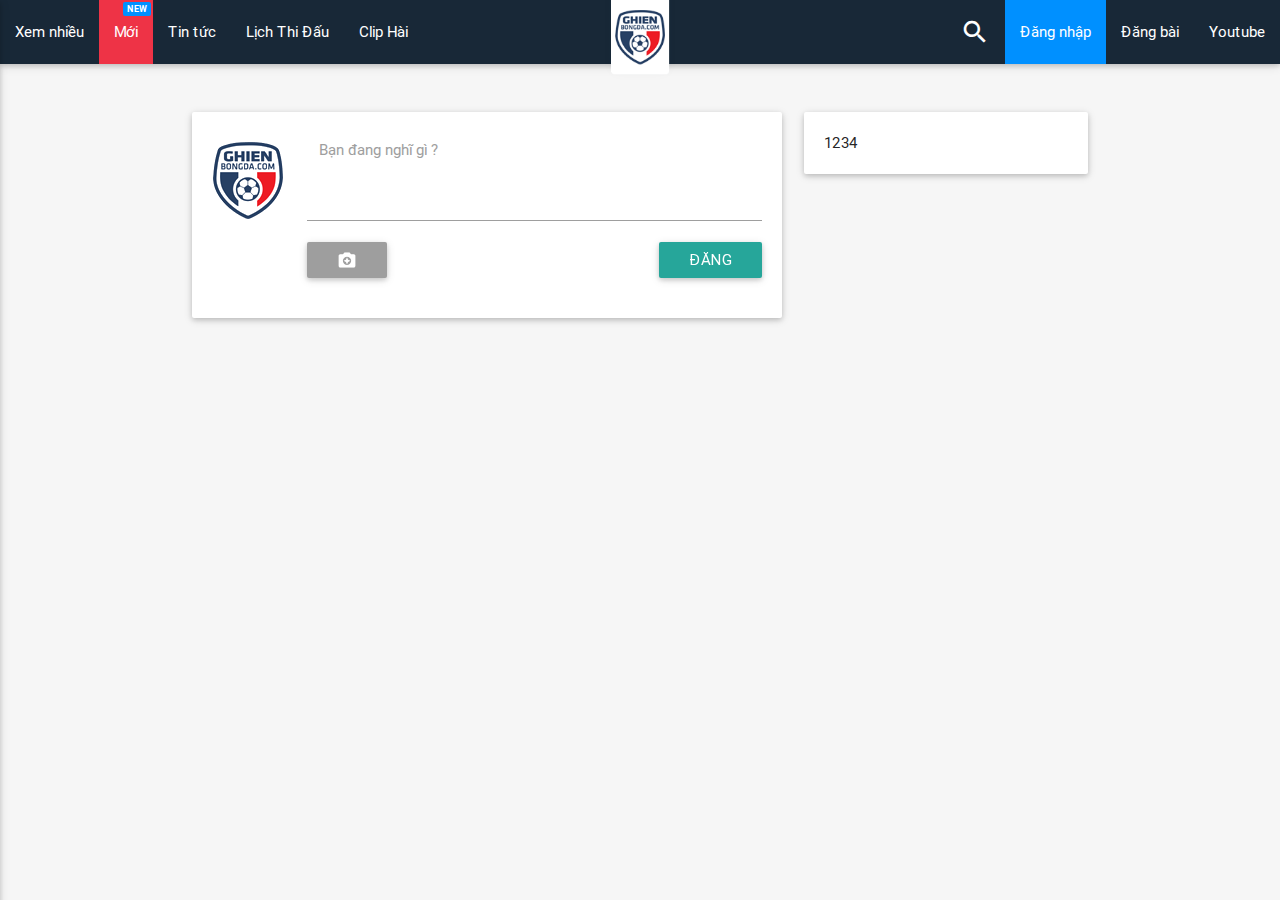
==== index.html @ ed733256 "version 2 first commit" ====
<!DOCTYPE html>
<html lang="en">
<head>
    <meta charset="UTF-8">
    <title>Title</title>

    <!--Import Google Icon Font-->
    <link href="http://fonts.googleapis.com/icon?family=Material+Icons" rel="stylesheet">
    <!--Import materialize.css-->
    <link type="text/css" rel="stylesheet" href="assets/materialize/css/materialize.min.css" media="screen,projection"/>
    <!-- Font-awesome-->
    <link type="text/css" rel="stylesheet" href="assets/font-awesome/css/font-awesome.min.css"
          media="screen,projection"/>

    <link type="text/css" rel="stylesheet" href="assets/ghien/css/ghien.css" media="screen,projection"/>

    <!--Let browser know website is optimized for mobile-->
    <meta name="viewport" content="width=device-width, initial-scale=1.0"/>
</head>
<body>
<!-- Phần header -->
<header>
    <div class="navbar-fixed">
        <nav>
            <div class="nav-wrapper ghien-primary">
                <a href="#!" class="brand-logo center ghien-logo">
                    <img src="assets/ghien/images/header/logo.png" class="responsive-img" alt="logo"/>
                </a>
                <a href="#" data-activates="mobile" class="button-collapse"><i class="material-icons">menu</i></a>
                <ul class="left hide-on-med-and-down">
                    <li><a href="#">Xem nhiều</a></li>
                    <li class="active"><a href="#" class="new-icon">Mới</a></li>
                    <li><a href="#">Tin tức</a></li>
                    <li><a href="#">Lịch Thi Đấu</a></li>
                    <li><a href="#">Clip Hài</a></li>
                </ul>

                <ul class="right hide-on-med-and-down">
                    <li>
                        <a class="modal-trigger" href="#search_modal">
                            <i class="material-icons">search</i>
                        </a>
                    </li>
                    <li class="ghien-blue"><a class="modal-trigger" href="#login_modal">Đăng nhập</a></li>
                    <li><a href="#">Đăng bài</a></li>
                    <li><a href="#">Youtube</a></li>
                </ul>
                <!-- Side Bar for mobile -->
                <div class="side-nav center" id="mobile">
                    <a href="#!" class="brand-logo ">
                        <img src="assets/ghien/images/header/logo-mobile.png"/>
                    </a>
                    <ul>
                        <li class="ghien-blue">
                            <a class="modal-trigger center" href="#search_modal">
                                <i class="material-icons">search</i>
                            </a>
                        </li>
                        <li><a class="modal-trigger" href="#login_modal">Đăng nhập</a></li>
                        <li><a href="#">Đăng bài</a></li>
                        <li><a href="#">Youtube</a></li>
                        <li><a href="#">Xem nhiều</a></li>
                        <li class="active"><a href="#" class="new-icon">Mới</a></li>
                        <li><a href="#">Tin tức</a></li>
                        <li><a href="#">Lịch Thi Đấu</a></li>
                        <li><a href="#">Clip Hài</a></li>
                    </ul>
                </div><!-- End Side Bar for mobile -->
            </div>
        </nav>
    </div>

    <!-- Search -->
    <div id="search_modal" class="modal bottom-sheet">
        <div class="modal-content">
            <div class="row">
                <div class="col s12">
                    <form action="http://www.google.com.vn" role="search" id="cse-search-box">
                        <div class="input-field">
                            <input type="hidden" name="cx" value="partner-pub-9999847103134086:2223608839">
                            <input type="hidden" name="ie" value="UTF-8">
                            <i class="material-icons prefix">search</i>
                            <input class="col s12" id="search" type="search" aria-describedby="basic-addon2" name="q">
                            <label for="search">Bạn cần tìm kiếm gì ?</label>
                        </div>
                    </form>
                </div>
            </div>
        </div>
    </div><!-- End Search -->

    <!-- Modal Đăng nhập đăng ký (chỉ hiển thị khi chưa đăng nhập ) -->
    <div id="login_modal" class="modal">
        <div class="modal-header">
            <ul class="tabs ghien-tabs">
                <li class="tab col s3"><a class="active" href="#modal_login_form">Đăng nhập</a></li>
                <li class="tab col s3"><a href="#modal_registed_form">Đăng ký</a></li>
            </ul>
        </div>
        <div class="modal-content">
            <div class="row">
                <!-- Form Đăng nhập -->
                <div id="modal_login_form" class="col s12">

                    <div class="row">
                        <!-- Login Facebook -->
                        <div class="ghien-field-break">
                            <!--<div class="center">-->
                            <!--<fieldset>-->
                            <!--<legend><strong>FACEBOOK</strong></legend>-->
                            <!--</fieldset>-->
                            <!--</div>-->
                            <div class="center">
                                <a href="#" class="waves-effect waves-light btn btn-facebook-login">
                                    <i class="fa fa-facebook"></i> Facebook
                                </a>
                            </div>
                        </div>
                        <div class="ghien-field-break">
                            <div class="center">
                                <fieldset>
                                    <legend><strong>Đăng nhập bằng tài khoản</strong></legend>
                                </fieldset>
                            </div>
                        </div>
                        <form class="col s12">
                            <div class="row">
                                <div class="input-field col s12 m6">
                                    <i class="material-icons prefix">phonelink_ring</i>
                                    <input id="icon_prefix" type="text" class="validate">
                                    <label for="icon_prefix">Số điện thoại</label>
                                </div>
                                <div class="input-field col s12 m6">
                                    <i class="material-icons prefix">https</i>
                                    <input id="icon_telephone" type="password" class="validate">
                                    <label for="icon_telephone">Mật khẩu</label>
                                </div>
                                <div class="input-field col s12">
                                    <div class="switch ghien-height-35">
                                        <label>
                                            <input type="checkbox">
                                            <span class="lever"></span>
                                            Lưu tài khoản
                                        </label>
                                    </div>
                                </div>
                                <div class="input-field col s12 center">
                                    <button class="ghien-btn btn waves-effect waves-light ghien-blue">
                                        Đăng nhập
                                    </button>
                                    <button class="ghien-btn btn waves-effect waves-light red">
                                        Quên mật khẩu
                                    </button>
                                </div>
                            </div>
                        </form>
                    </div>
                </div> <!-- End form đăng nhập -->
                <!-- Form đăng ký -->
                <div id="modal_registed_form" class="col s12">
                    <div class="row">

                    </div>
                </div><!-- Form Đăng ký -->
            </div>
        </div>
    </div> <!-- End Modal Đăng nhập đăng ký -->
</header><!-- Kết Header -->

<!-- Body -->
<main>
    <div class="container">
        <div class="row">
            <!-- Content Left -->
            <div class="col s12 m6 l8">
                <!-- Status -->
                <div class="card-panel hoverable ghien-card-panel">
                    <!-- Add new Status -->
                    <div class="row">
                        <!-- Avatar -->
                        <div class="col s12 m2 center">
                            <img src="assets/ghien/images/main/logo_gbd.png" class="responsive-img ghien-card-avatar"
                                 alt="Avatar"/>
                        </div> <!-- End Avatar -->
                        <!-- Input new feed -->
                        <div class="col s12 m10">
                            <div class="input-field">
                                <textarea id="newStatus" class="materialize-textarea"></textarea>
                                <label for="newStatus">Bạn đang nghĩ gì ?</label>
                            </div>
                            <!-- Require Login -->
                            <div class="clearfix">
                                <label for="image" class="btn waves-effect waves-light grey" name="action">
                                    <i class="tiny material-icons">camera_enhance</i>
                                </label>
                                <input type="file" id="image" name="image" class="file-control"
                                       onchange="return $(this).uploadImage()">

                                <div id="image-loader" class="preloader-wrapper small active hide">
                                    <div class="spinner-layer spinner-blue">
                                        <div class="circle-clipper left">
                                            <div class="circle"></div>
                                        </div>
                                        <div class="gap-patch">
                                            <div class="circle"></div>
                                        </div>
                                        <div class="circle-clipper right">
                                            <div class="circle"></div>
                                        </div>
                                    </div>

                                    <div class="spinner-layer spinner-red">
                                        <div class="circle-clipper left">
                                            <div class="circle"></div>
                                        </div>
                                        <div class="gap-patch">
                                            <div class="circle"></div>
                                        </div>
                                        <div class="circle-clipper right">
                                            <div class="circle"></div>
                                        </div>
                                    </div>

                                    <div class="spinner-layer spinner-yellow">
                                        <div class="circle-clipper left">
                                            <div class="circle"></div>
                                        </div>
                                        <div class="gap-patch">
                                            <div class="circle"></div>
                                        </div>
                                        <div class="circle-clipper right">
                                            <div class="circle"></div>
                                        </div>
                                    </div>

                                    <div class="spinner-layer spinner-green">
                                        <div class="circle-clipper left">
                                            <div class="circle"></div>
                                        </div>
                                        <div class="gap-patch">
                                            <div class="circle"></div>
                                        </div>
                                        <div class="circle-clipper right">
                                            <div class="circle"></div>
                                        </div>
                                    </div>
                                </div>
                                <a class="waves-effect waves-light btn right">
                                    Đăng
                                </a>
                            </div><!-- End require Login -->
                        </div>
                    </div>
                </div>
            </div><!-- End Content left -->
            <!-- Content Right -->
            <div class="col s12 m6 l4">
                <div class="card-panel hoverable">
                    1234
                </div>
            </div>
        </div>
    </div>
</main><!-- End Body -->


<!--Import jQuery before materialize.js-->
<script type="text/javascript" src="assets/ghien/js/jquery-2.1.1.min.js"></script>
<script type="text/javascript" src="assets/materialize/js/materialize.min.js"></script>

<script type="text/javascript" src="assets/ghien/js/base.js"></script>
</body>
</html>
---- assets/ghien/css/ghien.css ----
/* 1. Base Color
   ========================================================================== */
.ghien-primary {
  background-color: #182837 !important; }

.ghien-primary-text {
  color: #182837 !important; }

.ghien-red {
  background-color: #ee3346 !important; }

.ghien-red-text {
  color: #ee3346 !important; }

.ghien-blue {
  background-color: #0090ff !important; }

.ghien-blue-text {
  color: #0090ff !important; }

.ghien-grey {
  background-color: #f6f6f6 !important; }

.ghien-grey-text {
  color: #f6f6f6 !important; }

.ghien-facebook {
  background-color: #3b5998 !important; }

.ghien-facebook-text {
  color: #3b5998 !important; }

.shades.black {
  background-color: #000000 !important; }

.shades-text.text-black {
  color: #000000 !important; }

.shades.white {
  background-color: #FFFFFF !important; }

.shades-text.text-white {
  color: #FFFFFF !important; }

.shades.transparent {
  background-color: transparent !important; }

.shades-text.text-transparent {
  color: transparent !important; }

.black {
  background-color: #000000 !important; }

.black-text {
  color: #000000 !important; }

.white {
  background-color: #FFFFFF !important; }

.white-text {
  color: #FFFFFF !important; }

.transparent {
  background-color: transparent !important; }

.transparent-text {
  color: transparent !important; }

/* Resize Ghien
   ========================================================================== */
.ghien-height-5 {
  height: 5px; }

.ghien-height-10 {
  height: 10px; }

.ghien-height-15 {
  height: 15px; }

.ghien-height-20 {
  height: 20px; }

.ghien-height-25 {
  height: 25px; }

.ghien-height-30 {
  height: 30px; }

.ghien-height-35 {
  height: 35px; }

.ghien-height-40 {
  height: 40px; }

.ghien-height-45 {
  height: 45px; }

.ghien-height-50 {
  height: 50px; }

.ghien-height-55 {
  height: 55px; }

.ghien-height-60 {
  height: 60px; }

.ghien-height-65 {
  height: 65px; }

.ghien-height-70 {
  height: 70px; }

.ghien-height-75 {
  height: 75px; }

.ghien-height-80 {
  height: 80px; }

.ghien-height-85 {
  height: 85px; }

.ghien-height-90 {
  height: 90px; }

.ghien-height-95 {
  height: 95px; }

.ghien-height-100 {
  height: 100px; }

.ghien-width-5 {
  width: 5px; }

.ghien-width-10 {
  width: 10px; }

.ghien-width-15 {
  width: 15px; }

.ghien-width-20 {
  width: 20px; }

.ghien-width-25 {
  width: 25px; }

.ghien-width-30 {
  width: 30px; }

.ghien-width-35 {
  width: 35px; }

.ghien-width-40 {
  width: 40px; }

.ghien-width-45 {
  width: 45px; }

.ghien-width-50 {
  width: 50px; }

.ghien-width-55 {
  width: 55px; }

.ghien-width-60 {
  width: 60px; }

.ghien-width-65 {
  width: 65px; }

.ghien-width-70 {
  width: 70px; }

.ghien-width-75 {
  width: 75px; }

.ghien-width-80 {
  width: 80px; }

.ghien-width-85 {
  width: 85px; }

.ghien-width-90 {
  width: 90px; }

.ghien-width-95 {
  width: 95px; }

.ghien-width-100 {
  width: 100px; }

.ghien-max-height-5 {
  max-height: 5px; }

.ghien-max-height-10 {
  max-height: 10px; }

.ghien-max-height-15 {
  max-height: 15px; }

.ghien-max-height-20 {
  max-height: 20px; }

.ghien-max-height-25 {
  max-height: 25px; }

.ghien-max-height-30 {
  max-height: 30px; }

.ghien-max-height-35 {
  max-height: 35px; }

.ghien-max-height-40 {
  max-height: 40px; }

.ghien-max-height-45 {
  max-height: 45px; }

.ghien-max-height-50 {
  max-height: 50px; }

.ghien-max-height-55 {
  max-height: 55px; }

.ghien-max-height-60 {
  max-height: 60px; }

.ghien-max-height-65 {
  max-height: 65px; }

.ghien-max-height-70 {
  max-height: 70px; }

.ghien-max-height-75 {
  max-height: 75px; }

.ghien-max-height-80 {
  max-height: 80px; }

.ghien-max-height-85 {
  max-height: 85px; }

.ghien-max-height-90 {
  max-height: 90px; }

.ghien-max-height-95 {
  max-height: 95px; }

.ghien-max-height-100 {
  max-height: 100px; }

.ghien-max-width-5 {
  max-width: 5px; }

.ghien-max-width-10 {
  max-width: 10px; }

.ghien-max-width-15 {
  max-width: 15px; }

.ghien-max-width-20 {
  max-width: 20px; }

.ghien-max-width-25 {
  max-width: 25px; }

.ghien-max-width-30 {
  max-width: 30px; }

.ghien-max-width-35 {
  max-width: 35px; }

.ghien-max-width-40 {
  max-width: 40px; }

.ghien-max-width-45 {
  max-width: 45px; }

.ghien-max-width-50 {
  max-width: 50px; }

.ghien-max-width-55 {
  max-width: 55px; }

.ghien-max-width-60 {
  max-width: 60px; }

.ghien-max-width-65 {
  max-width: 65px; }

.ghien-max-width-70 {
  max-width: 70px; }

.ghien-max-width-75 {
  max-width: 75px; }

.ghien-max-width-80 {
  max-width: 80px; }

.ghien-max-width-85 {
  max-width: 85px; }

.ghien-max-width-90 {
  max-width: 90px; }

.ghien-max-width-95 {
  max-width: 95px; }

.ghien-max-width-100 {
  max-width: 100px; }

/* 1. Colors
   ========================================================================== */
/* Style
   ========================================================================== */
body {
  background-color: #f6f6f6; }

main {
  margin-top: 40px; }

/* Style Main
   ========================================================================== */
.file-control {
  opacity: 0;
  padding: 0;
  width: 1px;
  height: 1px; }

.ghien-field-break {
  padding-top: 25px; }
  .ghien-field-break fieldset {
    border: 2px solid #182837;
    border-right: 0;
    border-left: 0;
    border-bottom: 0; }
    .ghien-field-break fieldset legend {
      padding: 0 10px;
      width: auto;
      margin: 0;
      border: 0;
      line-height: 14px;
      font-weight: normal;
      font-size: 14px; }
      .ghien-field-break fieldset legend strong {
        text-transform: uppercase; }
  .ghien-field-break .btn-facebook-login {
    background: #3b5998;
    color: #FFFFFF;
    font-size: 20px;
    font-weight: 700;
    line-height: 16px;
    padding: 10px 55px;
    display: inline; }

.ghien-btn {
  margin-bottom: 15px; }

nav {
  background-color: #182837; }
  nav a.ghien-logo img {
    max-height: 80px; }
  nav ul li.active {
    background-color: #ee3346; }
  nav ul a:hover {
    background-color: #ee3346; }
  nav ul a.new-icon {
    position: relative; }
    nav ul a.new-icon:after {
      content: 'New';
      display: block;
      position: absolute;
      text-transform: uppercase;
      padding: 0 4px;
      top: 2px;
      right: 2px;
      color: #FFFFFF;
      font-size: 9px;
      font-weight: bold;
      border-radius: 2px;
      background-color: #0090ff;
      height: 14px;
      line-height: 14px; }
  nav div.side-nav {
    background-color: #182837; }
    nav div.side-nav a.brand-logo {
      position: relative; }
    nav div.side-nav ul {
      background: #FFFFFF; }
      nav div.side-nav ul a {
        font-weight: bold; }
        nav div.side-nav ul a.new-icon:after {
          right: 20px; }

/* Card
   ========================================================================== */
.ghien-card-panel {
  padding-top: 0; }
  .ghien-card-panel .ghien-card-avatar {
    margin-top: 30px; }

.ghien-tabs .tab a {
  -moz-transition: all .3s ease-in;
  -o-transition: all .3s ease-in;
  -webkit-transition: all .3s ease-in;
  transition: all .3s ease-in;
  color: #000000; }
  .ghien-tabs .tab a.active {
    background-color: #182837;
    color: #FFFFFF; }

/*# sourceMappingURL=ghien.css.map */
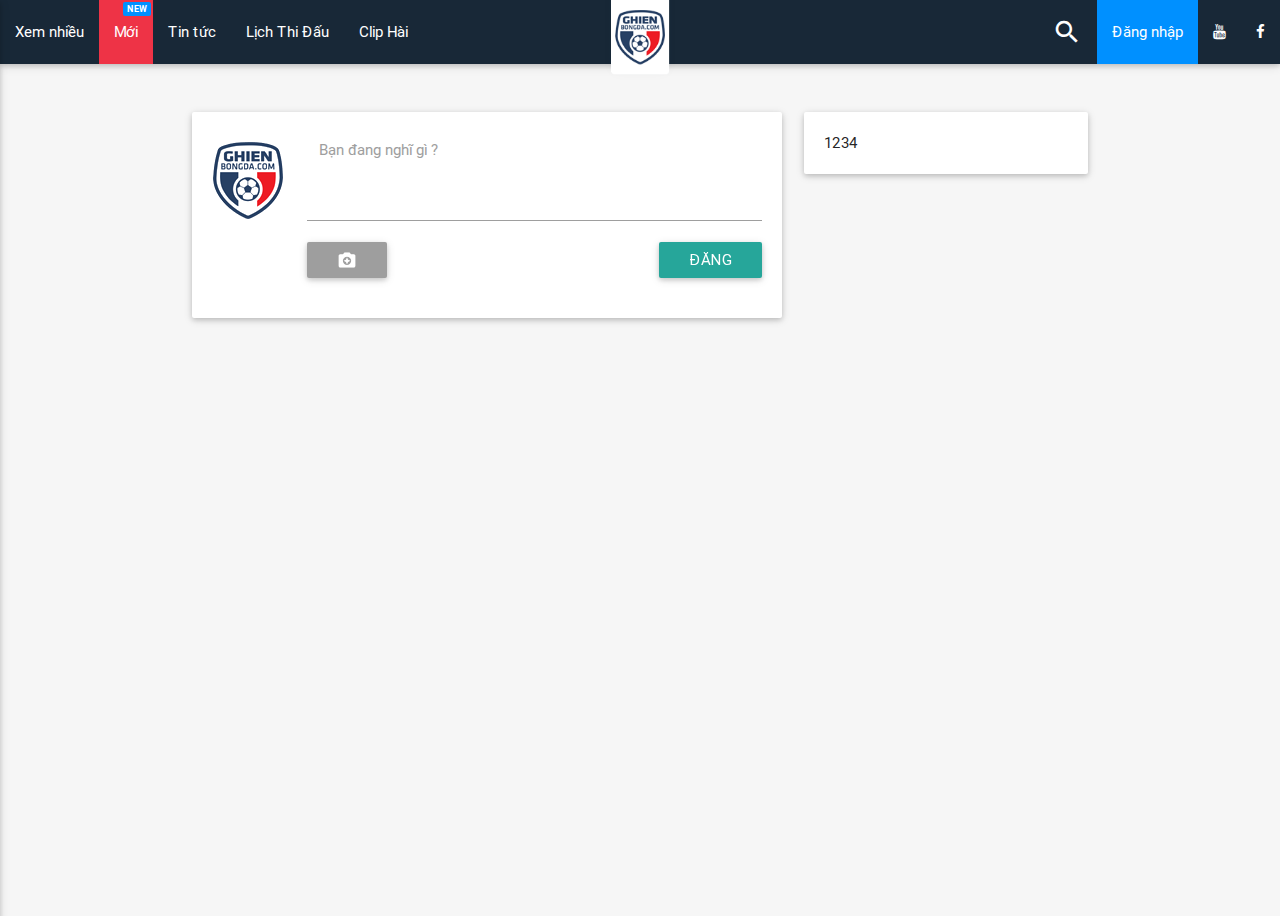
==== commit 3b35d0b9: "Update scroll + modal new" ====
--- a/index.html
+++ b/index.html
@@ -42,8 +42,16 @@
                         </a>
                     </li>
                     <li class="ghien-blue"><a class="modal-trigger" href="#login_modal">Đăng nhập</a></li>
-                    <li><a href="#">Đăng bài</a></li>
-                    <li><a href="#">Youtube</a></li>
+                    <li>
+                        <a href="https://www.youtube.com/channel/UC3AHAvyNRFnZ2M3kIWNJXYw">
+                            <i class="fa fa-youtube"></i>
+                        </a>
+                    </li>
+                    <li>
+                        <a href="https://www.facebook.com/ghienbongdavn">
+                            <i class="fa fa-facebook"></i>
+                        </a>
+                    </li>
                 </ul>
                 <!-- Side Bar for mobile -->
                 <div class="side-nav center" id="mobile">
@@ -57,7 +65,6 @@
                             </a>
                         </li>
                         <li><a class="modal-trigger" href="#login_modal">Đăng nhập</a></li>
-                        <li><a href="#">Đăng bài</a></li>
                         <li><a href="#">Youtube</a></li>
                         <li><a href="#">Xem nhiều</a></li>
                         <li class="active"><a href="#" class="new-icon">Mới</a></li>
@@ -101,67 +108,117 @@
             <div class="row">
                 <!-- Form Đăng nhập -->
                 <div id="modal_login_form" class="col s12">
-
-                    <div class="row">
-                        <!-- Login Facebook -->
-                        <div class="ghien-field-break">
-                            <!--<div class="center">-->
-                            <!--<fieldset>-->
-                            <!--<legend><strong>FACEBOOK</strong></legend>-->
-                            <!--</fieldset>-->
-                            <!--</div>-->
-                            <div class="center">
-                                <a href="#" class="waves-effect waves-light btn btn-facebook-login">
-                                    <i class="fa fa-facebook"></i> Facebook
-                                </a>
-                            </div>
-                        </div>
-                        <div class="ghien-field-break">
-                            <div class="center">
-                                <fieldset>
-                                    <legend><strong>Đăng nhập bằng tài khoản</strong></legend>
-                                </fieldset>
-                            </div>
-                        </div>
-                        <form class="col s12">
-                            <div class="row">
-                                <div class="input-field col s12 m6">
-                                    <i class="material-icons prefix">phonelink_ring</i>
-                                    <input id="icon_prefix" type="text" class="validate">
-                                    <label for="icon_prefix">Số điện thoại</label>
+                    <div class="ghien-field-break">
+                        <!--<div class="center">-->
+                        <!--<fieldset>-->
+                        <!--<legend><strong>FACEBOOK</strong></legend>-->
+                        <!--</fieldset>-->
+                        <!--</div>-->
+                        <div class="center">
+                            <a href="#" class="waves-effect waves-light btn btn-facebook-login">
+                                <i class="fa fa-facebook"></i> Facebook
+                            </a>
+                        </div>
+                    </div>
+                    <div class="ghien-field-break">
+                        <div class="center">
+                            <fieldset>
+                                <legend><strong>Đăng nhập bằng tài khoản</strong></legend>
+                            </fieldset>
+                        </div>
+                    </div>
+                    <!-- Login Facebook -->
+                    <form class="#">
+                        <div class="row">
+                            <div class="input-field col s12 m6">
+                                <i class="material-icons prefix">phonelink_ring</i>
+                                <input id="username" type="text" class="validate">
+                                <label for="username">Số điện thoại</label>
+                            </div>
+                            <div class="input-field col s12 m6">
+                                <i class="material-icons prefix">https</i>
+                                <input id="password" type="password" class="validate">
+                                <label for="password">Mật khẩu</label>
+                            </div>
+                            <div class="input-field col s12">
+                                <div class="switch ghien-height-35">
+                                    <label>
+                                        <input type="checkbox">
+                                        <span class="lever"></span>
+                                        Lưu tài khoản
+                                    </label>
                                 </div>
-                                <div class="input-field col s12 m6">
-                                    <i class="material-icons prefix">https</i>
-                                    <input id="icon_telephone" type="password" class="validate">
-                                    <label for="icon_telephone">Mật khẩu</label>
-                                </div>
-                                <div class="input-field col s12">
-                                    <div class="switch ghien-height-35">
-                                        <label>
-                                            <input type="checkbox">
-                                            <span class="lever"></span>
-                                            Lưu tài khoản
-                                        </label>
-                                    </div>
-                                </div>
-                                <div class="input-field col s12 center">
-                                    <button class="ghien-btn btn waves-effect waves-light ghien-blue">
-                                        Đăng nhập
-                                    </button>
-                                    <button class="ghien-btn btn waves-effect waves-light red">
-                                        Quên mật khẩu
-                                    </button>
-                                </div>
-                            </div>
-                        </form>
-                    </div>
+                            </div>
+                            <div class="input-field col s12 center">
+                                <button class="ghien-btn btn waves-effect waves-light ghien-blue">
+                                    Đăng nhập
+                                </button>
+                                <button class="ghien-btn btn waves-effect waves-light red">
+                                    Quên mật khẩu
+                                </button>
+                            </div>
+                        </div>
+                    </form>
                 </div> <!-- End form đăng nhập -->
                 <!-- Form đăng ký -->
                 <div id="modal_registed_form" class="col s12">
+                    <div class="ghien-field-break">
+                        <!--<div class="center">-->
+                        <!--<fieldset>-->
+                        <!--<legend><strong>FACEBOOK</strong></legend>-->
+                        <!--</fieldset>-->
+                        <!--</div>-->
+                        <div class="center">
+                            <a href="#" class="waves-effect waves-light btn btn-facebook-login">
+                                <i class="fa fa-facebook"></i> Facebook
+                            </a>
+                        </div>
+                    </div>
+                    <div class="ghien-field-break">
+                        <div class="center">
+                            <fieldset>
+                                <legend><strong>Đăng ký tài khoản</strong></legend>
+                            </fieldset>
+                        </div>
+                    </div>
                     <div class="row">
-
+                        <form action="#">
+                            <div class="input-field col s12 m6">
+                                <i class="material-icons prefix">phonelink_ring</i>
+                                <input id="register_username" type="text" class="validate" require="require">
+                                <label for="register_username">Số điện thoại</label>
+                            </div>
+                            <div class="input-field col s12 m6">
+                                <i class="material-icons prefix">contacts</i>
+                                <input id="register_name" type="text" class="validate" require="require">
+                                <label for="register_name">Họ và tên</label>
+                            </div>
+                            <div class="input-field col s12 m6">
+                                <i class="material-icons prefix">https</i>
+                                <input id="register_password" type="password" class="validate" require="require">
+                                <label for="register_password">Mật khẩu</label>
+                            </div>
+                            <div class="input-field col s12 m6">
+                                <i class="material-icons prefix">https</i>
+                                <input id="register_v_password" type="password" class="validate" require="require">
+                                <label for="register_v_password">Xác nhân mật khẩu</label>
+                            </div>
+                            <div class="input-field col s12 center">
+                                <button type="submit" class="ghien-btn btn waves-effect waves-light ghien-blue">
+                                    Đăng ký
+                                </button>
+                                <button type="reset" class="ghien-btn btn waves-effect waves-light">
+                                    Huỷ
+                                </button>
+                            </div>
+                        </form>
                     </div>
                 </div><!-- Form Đăng ký -->
+
+                <!-- Form kích hoạt tài khoản -->
+                <div id="modal_active_form" class="col s12">
+
+                </div>
             </div>
         </div>
     </div> <!-- End Modal Đăng nhập đăng ký -->
@@ -252,6 +309,8 @@
                         </div>
                     </div>
                 </div>
+
+                <br><br><br><br><br><br><br><br><br><br><br><br><br><br><br><br><br><br><br><br><br><br><br><br><br>
             </div><!-- End Content left -->
             <!-- Content Right -->
             <div class="col s12 m6 l4">
--- a/assets/ghien/css/ghien.css
+++ b/assets/ghien/css/ghien.css
@@ -354,6 +354,19 @@
 
 .ghien-btn {
   margin-bottom: 15px; }
+
+::-webkit-scrollbar-track {
+  -webkit-box-shadow: inset 0 0 2px rgba(0, 0, 0, 0.3);
+  background-color: #F5F5F5; }
+
+::-webkit-scrollbar {
+  width: 3px;
+  background-color: #f6f6f6;
+  border-radius: 2px; }
+
+::-webkit-scrollbar-thumb {
+  background-color: #182837;
+  border-radius: 1px; }
 
 nav {
   background-color: #182837; }
@@ -408,4 +421,19 @@
     background-color: #182837;
     color: #FFFFFF; }
 
+/* Modals
+   ========================================================================== */
+.modal .modal-content {
+  overflow: hidden; }
+
+footer {
+  background: transparent !important; }
+
+.title-category {
+  color: #fff;
+  text-transform: uppercase;
+  background: #192836;
+  padding: 10px;
+  font-weight: bold; }
+
 /*# sourceMappingURL=ghien.css.map */
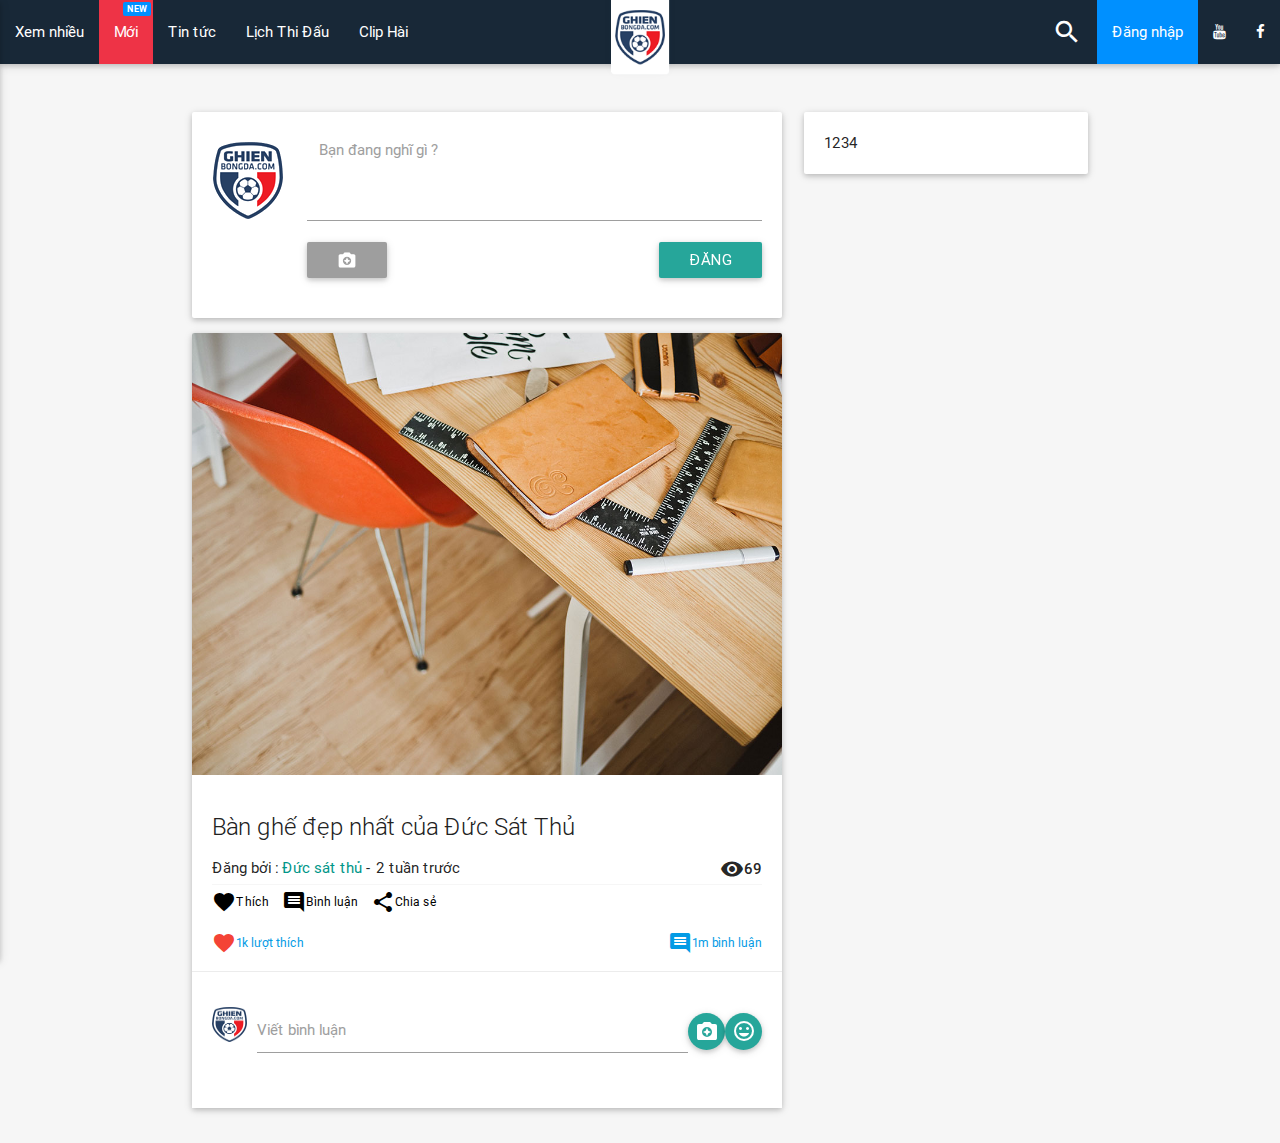
==== commit 0025bc1f: "Update content" ====
--- a/index.html
+++ b/index.html
@@ -153,7 +153,9 @@
                                 <button class="ghien-btn btn waves-effect waves-light ghien-blue">
                                     Đăng nhập
                                 </button>
-                                <button class="ghien-btn btn waves-effect waves-light red">
+                                <button class="ghien-btn btn waves-effect waves-light red"
+                                        onclick="$('#modal_forget_password_form').openModal();"
+                                >
                                     Quên mật khẩu
                                 </button>
                             </div>
@@ -204,7 +206,8 @@
                                 <label for="register_v_password">Xác nhân mật khẩu</label>
                             </div>
                             <div class="input-field col s12 center">
-                                <button type="submit" class="ghien-btn btn waves-effect waves-light ghien-blue">
+                                <button type="submit" class="ghien-btn btn waves-effect waves-light ghien-blue"
+                                        onclick="Materialize.toast('<div class=\'center\'>Đăng ký thành công<br>Nhập mã kích hoạt để sử dụng</div>', 5000);return $('#modal_active_form').openModal(); //Login hiển thị">
                                     Đăng ký
                                 </button>
                                 <button type="reset" class="ghien-btn btn waves-effect waves-light">
@@ -214,14 +217,115 @@
                         </form>
                     </div>
                 </div><!-- Form Đăng ký -->
-
-                <!-- Form kích hoạt tài khoản -->
-                <div id="modal_active_form" class="col s12">
-
+            </div>
+        </div>
+    </div> <!-- End Modal Đăng nhập đăng ký -->
+
+    <!-- Modal kích hoạt tài khoản -->
+    <div id="modal_active_form" class="modal bottom-sheet">
+        <div class="modal-header">
+            <ul class="tabs ghien-tabs">
+                <li class="tab col s3"><a class="active" href="#active">Đã có mã kích hoạt</a></li>
+                <li class="tab col s3"><a href="#send_code_active">Chưa có mã kích hoạt</a></li>
+            </ul>
+        </div>
+
+        <div class="modal-content">
+            <!-- Form kích hoạt tài khoản -->
+            <div id="active" class="col s12">
+                <div class="ghien-field-break">
+                    <div class="center">
+                        <fieldset>
+                            <legend>
+                                <strong class="red-text">Kiểm tra tin nhắn mà chúng tôi đã gửi cho bạn</strong>
+                            </legend>
+                        </fieldset>
+                    </div>
+                </div>
+                <div class="row">
+                    <div class="input-field col s12 m5">
+                        <i class="material-icons prefix">phonelink_ring</i>
+                        <input disabled id="active_username" type="tel" value="01693493926" class="validate"
+                               require="require">
+                        <label for="active_username">Số điện thoại</label>
+                    </div>
+                    <div class="input-field col s12 m5">
+                        <i class="material-icons prefix">phonelink_lock</i>
+                        <input id="active_code" type="text" class="validate" require="require">
+                        <label for="active_code">Mã kích hoạt</label>
+                    </div>
+                    <div class="input-field col s12 m2 center">
+                        <button type="submit" class="ghien-btn btn waves-effect waves-light ghien-blue"
+                                onclick="$('.modal').each(function(){$(this).closeModal();}); return Materialize.toast('Kích hoạt thành công', 5000);"
+                        >
+                            Kích hoạt
+                        </button>
+                    </div>
+                </div>
+            </div><!-- End Form kích hoạt tài khoản -->
+            <!-- Mở form gửi lại mã kích hoạt -->
+            <div id="send_code_active" class="col s12">
+                <div class="ghien-field-break">
+                    <div class="center">
+                        <fieldset>
+                            <legend>
+                                <strong class="teal-text">
+                                    Nhập số điện thoại đã đăng ký của bạn - chúng tôi sẽ gửi lại mã kích hoạt
+                                </strong>
+                            </legend>
+                        </fieldset>
+                    </div>
+                    <div class="row">
+                        <div class="input-field col s12 m6">
+                            <i class="material-icons prefix">phonelink_ring</i>
+                            <input id="active_username_send" type="tel" value="01693493926" class="validate"
+                                   require="require">
+                            <label for="active_username_send">Số điện thoại</label>
+                        </div>
+                        <div class="input-field col s12 m6 center">
+                            <button type="submit" class="ghien-btn btn waves-effect waves-light ghien-blue"
+                                    onclick="$('ul.tabs').tabs('select_tab', 'active');return  Materialize.toast('Gửi tin nhắn thành công', 5000)">
+                                Gửi lại mã kích hoạt
+                            </button>
+                        </div>
+                    </div>
+                </div>
+            </div><!-- End form gửi lại mã kích hoạt -->
+        </div>
+    </div><!--End Modal kích hoạt tài khoản -->
+
+    <!-- Modal quên mật khẩu -->
+    <div id="modal_forget_password_form" class="modal bottom-sheet">
+        <div class="modal-header">
+            <ul class="tabs ghien-tabs">
+                <li class="tab col s3"><a class="active" href="#forget_password_send">Lấy lại mật khẩu mới</a></li>
+            </ul>
+        </div>
+        <div class="ghien-field-break">
+            <div id="forget_password_send" class="col s12">
+                <div class="center">
+                    <fieldset>
+                        <legend><strong class="red-text">Nhập số điện thoại của bạn, chúng tôi sẽ gửi cho bạn mật khẩu
+                            mới để đăng nhập</strong></legend>
+                    </fieldset>
+                </div>
+                <div class="row">
+                    <div class="input-field col s12 m6">
+                        <i class="material-icons prefix">phonelink_ring</i>
+                        <input id="forget_username_send" type="tel" value="01693493926" class="validate"
+                               require="require">
+                        <label for="forget_username_send">Số điện thoại</label>
+                    </div>
+                    <div class="input-field col s12 m6 center">
+                        <button type="submit" class="ghien-btn btn waves-effect waves-light ghien-blue"
+                                onclick="$('.modal').each(function(){$(this).closeModal();});return  Materialize.toast('Gửi tin nhắn thành công', 5000);">
+                            Gửi lại mật khẩu
+                        </button>
+                    </div>
                 </div>
             </div>
         </div>
-    </div> <!-- End Modal Đăng nhập đăng ký -->
+    </div><!-- End modal quên mật khẩu -->
 </header><!-- Kết Header -->
 
 <!-- Body -->
@@ -236,7 +340,8 @@
                     <div class="row">
                         <!-- Avatar -->
                         <div class="col s12 m2 center">
-                            <img src="assets/ghien/images/main/logo_gbd.png" class="responsive-img ghien-card-avatar"
+                            <img src="assets/ghien/images/main/logo_gbd.png"
+                                 class="responsive-img ghien-card-avatar"
                                  alt="Avatar"/>
                         </div> <!-- End Avatar -->
                         <!-- Input new feed -->
@@ -310,7 +415,265 @@
                     </div>
                 </div>
 
-                <br><br><br><br><br><br><br><br><br><br><br><br><br><br><br><br><br><br><br><br><br><br><br><br><br>
+                <!-- Danh sách bài viết -->
+                <div class="card hoverable ghien-card-content">
+                    <!-- Ảnh bìa -->
+                    <a href="#!">
+                        <div class="card-image waves-effect waves-block waves-light">
+                            <img src="assets/ghien/images/main/office.jpg">
+                        </div>
+                    </a><!-- End ảnh bìa -->
+                    <!-- Nội dung chính -->
+                    <div class="card-content">
+                        <!-- Tiêu đề bài viết -->
+                        <a href="#">
+                            <h6 class="card-title activator grey-text text-darken-4">
+                                Bàn ghế đẹp nhất của Đức Sát Thủ
+                            </h6>
+                        </a><!-- End Tiêu đề bài viết -->
+                        <!-- Thông tin bài viết -->
+                        <p>
+                            Đăng bởi : <a href="#" class="teal-text">Đức sát thủ</a> - 2 tuần trước
+                            <strong class="valign-wrapper right">
+                                <i class="material-icons valign">visibility</i> 69
+                            </strong>
+                        </p><!-- End Thông tin bài viết -->
+                        <!-- Like share -->
+                        <div class="ghien-social">
+                            <ul>
+                                <li>
+                                    <a href="#" class="valign-wrapper">
+                                        <i class="material-icons valign">favorite</i> Thích
+                                    </a>
+                                </li>
+                                <li>
+                                    <a class="valign-wrapper activator">
+                                        <i class="material-icons valign">comment</i> Bình luận
+                                    </a>
+                                </li>
+                                <li>
+                                    <a href="#" class="valign-wrapper">
+                                        <i class="material-icons valign">share</i> Chia sẻ
+                                    </a>
+                                </li>
+                            </ul>
+                            <div class="ghien-like ghien-height-20">
+                                <p>
+                                    <a href="#modal_view_like" class="left valign-wrapper modal-trigger"
+                                       title="Đức sát thủ">
+                                        <i class="material-icons valign red-text">favorite</i> 1k lượt thích
+                                    </a>
+                                    <a class="right valign-wrapper activator" title="Củ lạc">
+                                        <i class="material-icons valign">comment</i> 1m bình luận
+                                    </a>
+                                </p>
+                            </div>
+                        </div><!-- End like share -->
+                    </div><!-- End Nội dung chính -->
+                    <!-- Viết Comment cấp 1 -->
+                    <div class="card-action">
+                        <div class="ghien-comment-form">
+                            <div class="row">
+                                <div class="input-field input-group col s12">
+                                    <img src="assets/ghien/images/main/logo_gbd.png" alt="avatar"
+                                         class="prefix responsive-img avatar"/>
+                                    <input id="comment-depth-1" type="text" class="validate">
+                                    <label for="comment-depth-1">Viết bình luận</label>
+                                    <span class="suffix">
+                                        <label for="comment-insert-image-1"
+                                               class="btn btn-floating waves-effect waves-light">
+                                            <i class="tiny material-icons">camera_enhance</i>
+                                        </label>
+                                        <input type="file" id="comment-insert-image-1" name="comment-insert-image-1"
+                                               class="file-control"
+                                               onchange="return $(this).uploadImage()">
+
+                                    </span>
+                                    <span class="suffix">
+                                        <a class="btn btn-floating waves-effect waves-light">
+                                            <i class="material-icons">tag_faces</i>
+                                        </a>
+                                    </span>
+                                </div>
+                            </div>
+                        </div>
+                    </div> <!--Viết Comment cấp 1 -->
+                    <!-- Nội dung comment -->
+                    <div class="card-reveal">
+                        <span class="card-title red-text text-darken-4">Bình luận
+                            <i class="material-icons right">close</i>
+                        </span>
+                        <!-- Xem thêm các comment nếu có -->
+                        <div class="ghien-comment-readmore">
+                            <a class="valign-wrapper ghien-primary-text">
+                                <i class="material-icons valign materialize-red-text">art_track</i>
+                                Xem thêm 1m bình luận khác
+                            </a>
+                        </div> <!-- End Xem thêm các comment nếu có -->
+                        <!-- Hiện thị các comment -->
+                        <ul class="ghien-comment ghien-comment-depth-1 ">
+                            <!-- Comment item cấp 1-->
+                            <li class="ghien-comment-item avatar">
+                                <div class="ghien-item">
+                                    <img src="assets/ghien/images/main/logo_gbd.png" alt="Avatar"
+                                         class="avatar responsive-img"/>
+                                    <a href="#" class="title">Đức sát thủ</a>
+
+                                    <p>
+                                        Thật không thể tin,Thật không thể tin,Thật không thể tin,Thật không thể tin,Thật
+                                        không thể tin,Thật không thể tin
+                                    </p>
+                                    <img class="ghien-item-image"
+                                         data-caption="Thật không thể tin" width="250"
+                                         src="assets/ghien/images/main/office.jpg"/>
+
+                                    <!-- Like share -->
+                                    <div class="ghien-social">
+                                        <ul>
+                                            <li>
+                                                <a href="#" class="valign-wrapper">
+                                                    <i class="material-icons valign red-text">favorite</i> 96
+                                                </a>
+                                            </li>
+                                            <li>
+                                                <a class="valign-wrapper activator">
+                                                    <i class="material-icons valign">comment</i> Trả lời
+                                                </a>
+                                            </li>
+                                            <li>
+                                                <span class="valign-wrapper activator">
+                                                    <i class="material-icons">av_timer</i>Khoảng 1 giờ
+                                                </span>
+                                            </li>
+                                        </ul>
+                                    </div><!-- End like share -->
+                                </div>
+                                <!-- Mở comment cấp 2 -->
+                                <!-- Xem thêm các comment nếu có -->
+                                <div class="ghien-comment-readmore">
+                                    <a class="valign-wrapper ghien-primary-text">
+                                        <i class="material-icons valign materialize-red-text">art_track</i>
+                                        Xem thêm 18 bình luận khác
+                                    </a>
+                                </div> <!-- End Xem thêm các comment nếu có -->
+                                <ul class="ghien-comment ghien-comment-depth-2">
+
+                                </ul><!-- Đóng comment cấp 2 -->
+                            </li><!-- End comment item cấp 1 -->
+
+                            <!-- Comment item cấp 1-->
+                            <li class="ghien-comment-item avatar">
+                                <div class="ghien-item">
+                                    <img src="assets/ghien/images/main/logo_gbd.png" alt="Avatar"
+                                         class="avatar responsive-img"/>
+                                    <a href="#" class="title">Đức sát thủ</a>
+
+                                    <p>
+                                        Thật không thể tin,Thật không thể tin,Thật không thể tin,Thật không thể tin,Thật
+                                        không thể tin,Thật không thể tin
+                                    </p>
+                                    <img class="ghien-item-image"
+                                         data-caption="Thật không thể tin" width="250"
+                                         src="assets/ghien/images/main/office.jpg"/>
+
+                                    <!-- Like share -->
+                                    <div class="ghien-social">
+                                        <ul>
+                                            <li>
+                                                <a href="#" class="valign-wrapper">
+                                                    <i class="material-icons valign red-text">favorite</i> 96
+                                                </a>
+                                            </li>
+                                            <li>
+                                                <a class="valign-wrapper activator">
+                                                    <i class="material-icons valign">comment</i> Trả lời
+                                                </a>
+                                            </li>
+                                            <li>
+                                                <span class="valign-wrapper activator">
+                                                    <i class="material-icons">av_timer</i>Khoảng 1 giờ
+                                                </span>
+                                            </li>
+                                        </ul>
+                                    </div><!-- End like share -->
+                                </div>
+                                <!-- Mở comment cấp 2 -->
+                                <ul class="ghien-comment ghien-comment-depth-2">
+                                    <li class="ghien-comment-item avatar">
+                                        <div class="ghien-item">
+                                            <img src="assets/ghien/images/main/logo_gbd.png" alt="Avatar"
+                                                 class="avatar responsive-img"/>
+                                            <a href="#" class="title">Đức sát thủ</a>
+
+                                            <p>
+                                                Thật không thể tin,Thật không thể tin,Thật không thể tin,Thật không thể
+                                                tin,Thật không thể tin,Thật không thể tin
+                                            </p>
+                                            <img class="ghien-item-image responsive-img"
+                                                 src="assets/ghien/images/main/tin_tuc.png"/>
+                                        </div>
+                                        <!-- Like share -->
+                                        <div class="ghien-social">
+                                            <ul>
+                                                <li>
+                                                    <a href="#" class="valign-wrapper">
+                                                        <i class="material-icons valign red-text">favorite</i> 96
+                                                    </a>
+                                                </li>
+                                                <li>
+                                                    <a class="valign-wrapper activator">
+                                                        <i class="material-icons valign">comment</i> Trả lời
+                                                    </a>
+                                                </li>
+                                                <li>
+                                                <span class="valign-wrapper activator">
+                                                    <i class="material-icons">av_timer</i>Khoảng 1 giờ
+                                                </span>
+                                                </li>
+                                            </ul>
+                                        </div><!-- End like share -->
+                                    </li>
+                                    <li class="ghien-comment-item avatar">
+                                        <div class="ghien-item">
+                                            <img src="assets/ghien/images/main/logo_gbd.png" alt="Avatar"
+                                                 class="avatar responsive-img"/>
+                                            <a href="#" class="title">Đức sát thủ</a>
+
+                                            <p>
+                                                Thật không thể tin,Thật không thể tin,Thật không thể tin,Thật không thể
+                                                tin,Thật không thể tin,Thật không thể tin
+                                            </p>
+
+                                        </div>
+                                        <!-- Like share -->
+                                        <div class="ghien-social">
+                                            <ul>
+                                                <li>
+                                                    <a href="#" class="valign-wrapper">
+                                                        <i class="material-icons valign red-text">favorite</i> 96
+                                                    </a>
+                                                </li>
+                                                <li>
+                                                    <a class="valign-wrapper activator">
+                                                        <i class="material-icons valign">comment</i> Trả lời
+                                                    </a>
+                                                </li>
+                                                <li>
+                                                <span class="valign-wrapper activator">
+                                                    <i class="material-icons">av_timer</i>Khoảng 1 giờ
+                                                </span>
+                                                </li>
+                                            </ul>
+                                        </div><!-- End like share -->
+                                    </li>
+                                </ul><!-- Đóng comment cấp 2 -->
+                            </li><!-- End comment item cấp 1 -->
+
+                        </ul><!-- Đóng phần hiển thị các comment -->
+
+                    </div><!-- End Nội dung comment -->
+
+                </div><!-- End Danh sách bài viết -->
             </div><!-- End Content left -->
             <!-- Content Right -->
             <div class="col s12 m6 l4">
@@ -320,6 +683,109 @@
             </div>
         </div>
     </div>
+    <!-- Modal Like -->
+    <div id="modal_view_like" class="modal">
+        <div class="modal-content">
+            <a class="modal-action modal-close">
+                <i class="material-icons right">close</i>
+            </a>
+
+            <div class="valign-wrapper">
+                <i class="material-icons valign red-text">favorite</i> 1k lượt thích
+            </div>
+            <!-- Danh sách người like -->
+            <ul class="ghien-collection" id="like_collection">
+                <!-- Chi tiết người like -->
+                <li class="ghien-collection-item card-panel z-depth-1">
+                    <div class="row valign-wrapper">
+                        <div class="col s4 m2">
+                            <img src="assets/ghien/images/main/logo_gbd.png" alt="" class="responsive-img">
+                            <!-- notice the "circle" class -->
+                        </div>
+                        <div class="col s6 m9">
+                            <a href="#">
+                                Đức Sát Thủ.
+                            </a>
+                        </div>
+                        <div class="col s2 m1">
+                            <i class="material-icons valign red-text">favorite</i>
+                        </div>
+                    </div>
+                </li><!-- End Chi tiết người like -->
+                <!-- Chi tiết người like -->
+                <li class="ghien-collection-item card-panel z-depth-1">
+                    <div class="row valign-wrapper">
+                        <div class="col s4 m2">
+                            <img src="assets/ghien/images/main/logo_gbd.png" alt="" class="responsive-img">
+                            <!-- notice the "circle" class -->
+                        </div>
+                        <div class="col s6 m9">
+                            <a href="#">
+                                Đức Sát Thủ.
+                            </a>
+                        </div>
+                        <div class="col s2 m1">
+                            <i class="material-icons valign red-text">favorite</i>
+                        </div>
+                    </div>
+                </li><!-- End Chi tiết người like -->
+                <!-- Chi tiết người like -->
+                <li class="ghien-collection-item card-panel z-depth-1">
+                    <div class="row valign-wrapper">
+                        <div class="col s4 m2">
+                            <img src="assets/ghien/images/main/logo_gbd.png" alt="" class="responsive-img">
+                            <!-- notice the "circle" class -->
+                        </div>
+                        <div class="col s6 m9">
+                            <a href="#">
+                                Đức Sát Thủ.
+                            </a>
+                        </div>
+                        <div class="col s2 m1">
+                            <i class="material-icons valign red-text">favorite</i>
+                        </div>
+                    </div>
+                </li><!-- End Chi tiết người like -->
+                <!-- Chi tiết người like -->
+                <li class="ghien-collection-item card-panel z-depth-1">
+                    <div class="row valign-wrapper">
+                        <div class="col s4 m2">
+                            <img src="assets/ghien/images/main/logo_gbd.png" alt="" class="responsive-img">
+                            <!-- notice the "circle" class -->
+                        </div>
+                        <div class="col s6 m9">
+                            <a href="#">
+                                Đức Sát Thủ.
+                            </a>
+                        </div>
+                        <div class="col s2 m1">
+                            <i class="material-icons valign red-text">favorite</i>
+                        </div>
+                    </div>
+                </li><!-- End Chi tiết người like -->
+                <!-- Chi tiết người like -->
+                <li class="ghien-collection-item card-panel z-depth-1">
+                    <div class="row valign-wrapper">
+                        <div class="col s4 m2">
+                            <img src="assets/ghien/images/main/logo_gbd.png" alt="" class="responsive-img">
+                            <!-- notice the "circle" class -->
+                        </div>
+                        <div class="col s6 m9">
+                            <a href="#">
+                                Đức Sát Thủ.
+                            </a>
+                        </div>
+                        <div class="col s2 m1">
+                            <i class="material-icons valign red-text">favorite</i>
+                        </div>
+                    </div>
+                </li><!-- End Chi tiết người like -->
+            </ul> <!--End  Danh sách người like -->
+            <div class="center">
+                <a class="waves-effect waves-light btn center-block" onclick="">Xem thêm</a>
+            </div>
+        </div>
+    </div><!-- End Modal Like -->
 </main><!-- End Body -->
 
 
--- a/assets/ghien/css/ghien.css
+++ b/assets/ghien/css/ghien.css
@@ -30,6 +30,12 @@
 .ghien-facebook-text {
   color: #3b5998 !important; }
 
+.ghien-green {
+  background-color: #26a69a !important; }
+
+.ghien-green-text {
+  color: #26a69a !important; }
+
 .shades.black {
   background-color: #000000 !important; }
 
@@ -317,6 +323,9 @@
 
 main {
   margin-top: 40px; }
+
+a:hover {
+  cursor: pointer; }
 
 /* Style Main
    ========================================================================== */
@@ -346,14 +355,27 @@
   .ghien-field-break .btn-facebook-login {
     background: #3b5998;
     color: #FFFFFF;
-    font-size: 20px;
-    font-weight: 700;
-    line-height: 16px;
-    padding: 10px 55px;
-    display: inline; }
+    font-size: 20px; }
 
 .ghien-btn {
   margin-bottom: 15px; }
+
+/* Social
+   ========================================================================== */
+.ghien-social {
+  margin-top: 5px;
+  border-top: 1px #f6f6f6 solid;
+  font-size: .8rem; }
+  .ghien-social ul {
+    display: inline-block;
+    margin-top: 5px; }
+    .ghien-social ul li {
+      display: inline-block;
+      padding-right: 10px; }
+      .ghien-social ul li a {
+        color: #000000; }
+      .ghien-social ul li:hover a i {
+        color: #ee3346; }
 
 ::-webkit-scrollbar-track {
   -webkit-box-shadow: inset 0 0 2px rgba(0, 0, 0, 0.3);
@@ -411,6 +433,9 @@
   .ghien-card-panel .ghien-card-avatar {
     margin-top: 30px; }
 
+.ghien-card-content.card .card-action + .card-reveal {
+  padding-bottom: 100px; }
+
 .ghien-tabs .tab a {
   -moz-transition: all .3s ease-in;
   -o-transition: all .3s ease-in;
@@ -426,14 +451,78 @@
 .modal .modal-content {
   overflow: hidden; }
 
+/* Toast
+   ========================================================================== */
+.toast {
+  background-color: #26a69a !important;
+  color: #FFFFFF !important; }
+
+.ghien-collection .ghien-collection-item {
+  padding: 5px; }
+  .ghien-collection .ghien-collection-item .row {
+    margin-bottom: 0; }
+  .ghien-collection .ghien-collection-item.hide {
+    opacity: 0; }
+
+.ghien-comment {
+  position: relative;
+  margin: 0.5rem 0 1rem 0;
+  overflow: hidden; }
+  .ghien-comment.ghien-comment-depth-1 .ghien-comment-item.avatar {
+    min-height: 84px;
+    padding-left: 72px;
+    position: relative; }
+    .ghien-comment.ghien-comment-depth-1 .ghien-comment-item.avatar .avatar {
+      position: absolute;
+      width: 42px;
+      height: 42px;
+      overflow: hidden;
+      left: 15px;
+      display: inline-block;
+      vertical-align: middle; }
+    .ghien-comment.ghien-comment-depth-1 .ghien-comment-item.avatar p {
+      margin: 0; }
+  .ghien-comment.ghien-comment-depth-2 {
+    border-left: 1px #26a69a solid; }
+    .ghien-comment.ghien-comment-depth-2 .ghien-comment-item.avatar {
+      min-height: 84px;
+      padding-left: 72px;
+      position: static !important;
+      width: auto !important;
+      height: auto !important; }
+      .ghien-comment.ghien-comment-depth-2 .ghien-comment-item.avatar .ghien-item {
+        font-size: .85rem; }
+
+.ghien-comment-form .avatar {
+  width: 35px;
+  height: 35px; }
+
+.input-group {
+  display: table; }
+  .input-group input, .input-group .suffix {
+    display: table-cell; }
+  .input-group .suffix {
+    width: 1%; }
+    .input-group .suffix label {
+      top: inherit;
+      left: inherit;
+      position: inherit; }
+
 footer {
   background: transparent !important; }
 
 .title-category {
   color: #fff;
   text-transform: uppercase;
-  background: #192836;
+  background: #182837;
   padding: 10px;
-  font-weight: bold; }
+  font-weight: 700; }
+
+.content {
+  padding: 15px 10px;
+  background-color: #fff; }
+
+.no-margin-top {
+  margin-top: 0; }
 
 /*# sourceMappingURL=ghien.css.map */
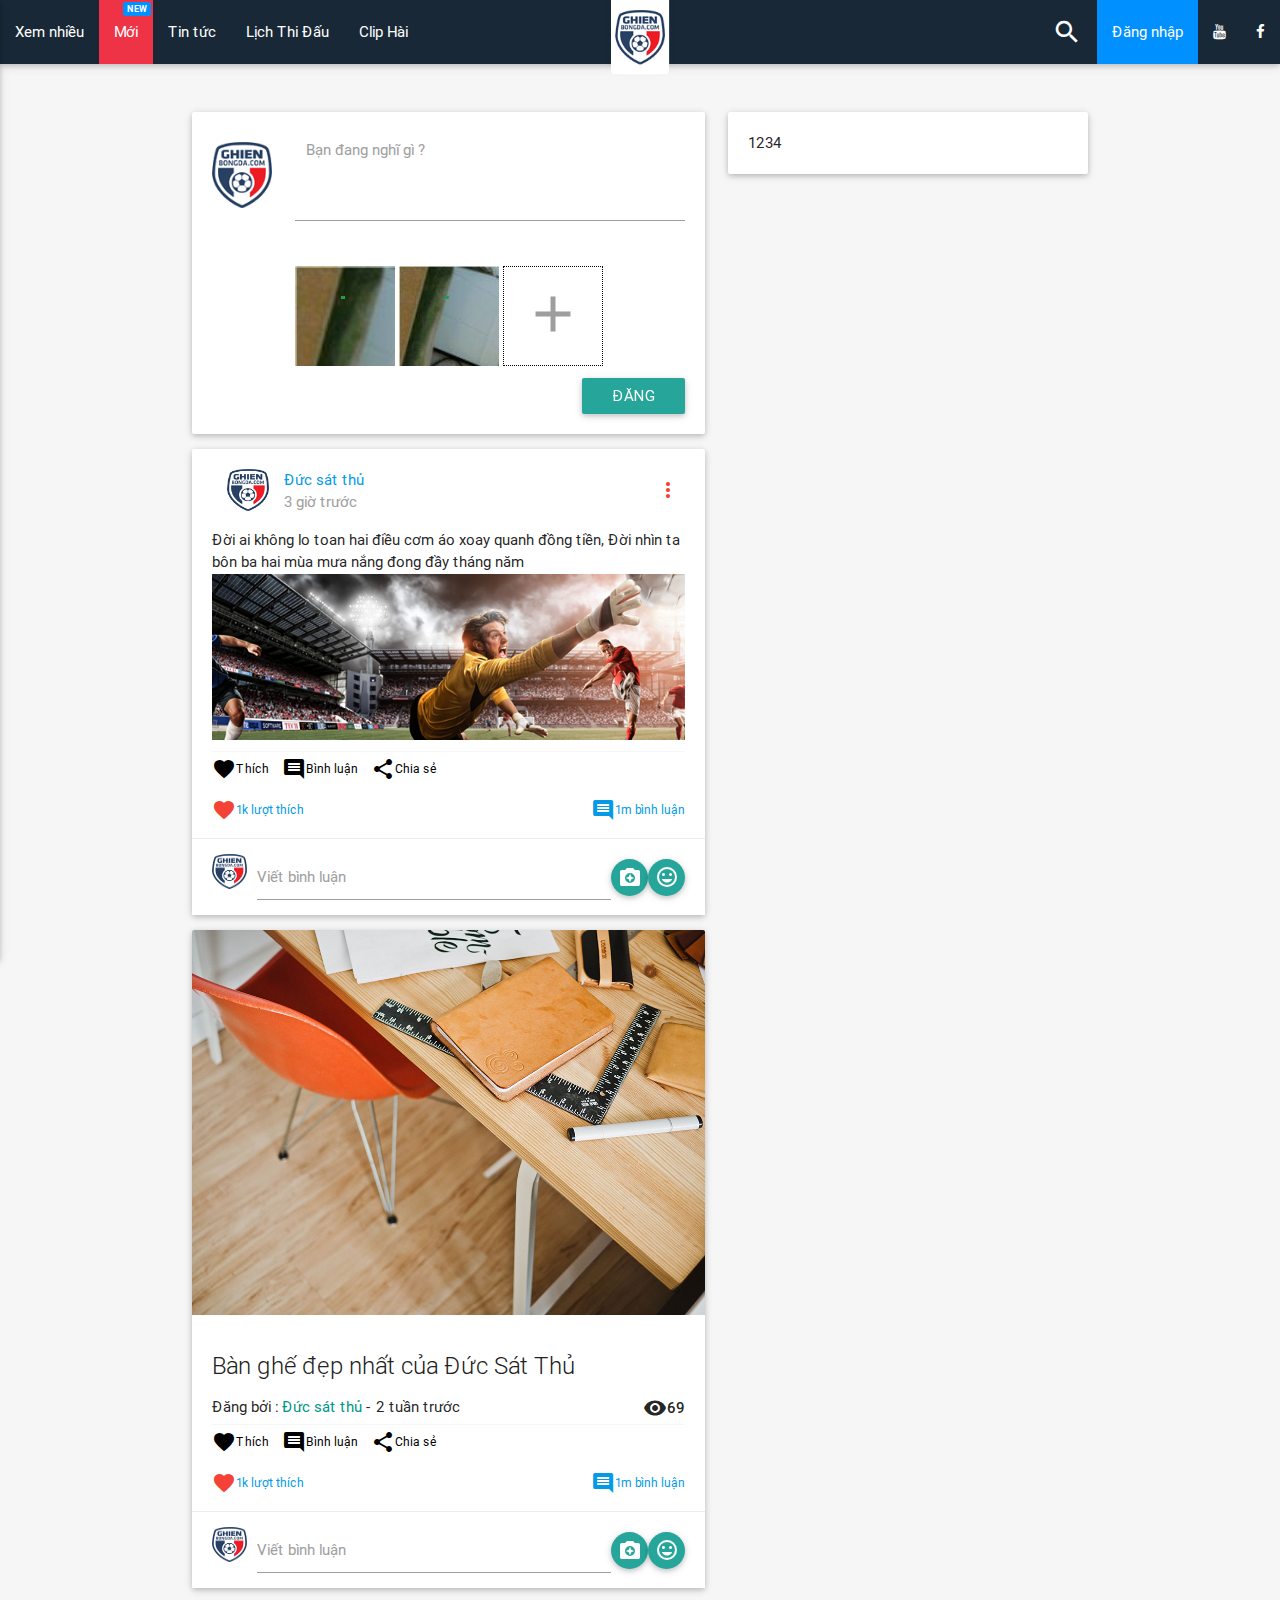
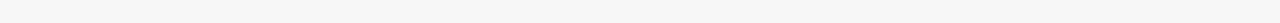
==== commit e2e31fdd: "Update index with Jquery ghien" ====
--- a/index.html
+++ b/index.html
@@ -333,7 +333,7 @@
     <div class="container">
         <div class="row">
             <!-- Content Left -->
-            <div class="col s12 m6 l8">
+            <div class="col s12 m6 l7">
                 <!-- Status -->
                 <div class="card-panel hoverable ghien-card-panel">
                     <!-- Add new Status -->
@@ -345,99 +345,179 @@
                                  alt="Avatar"/>
                         </div> <!-- End Avatar -->
                         <!-- Input new feed -->
-                        <div class="col s12 m10">
+                        <div class="col s12 m10 ghien-form-status-create">
                             <div class="input-field">
                                 <textarea id="newStatus" class="materialize-textarea"></textarea>
                                 <label for="newStatus">Bạn đang nghĩ gì ?</label>
                             </div>
                             <!-- Require Login -->
                             <div class="clearfix">
-                                <label for="image" class="btn waves-effect waves-light grey" name="action">
+                                <label for="image" class="btn waves-effect waves-light grey hide" name="action">
                                     <i class="tiny material-icons">camera_enhance</i>
                                 </label>
-                                <input type="file" id="image" name="image" class="file-control"
-                                       onchange="return $(this).uploadImage()">
-
-                                <div id="image-loader" class="preloader-wrapper small active hide">
-                                    <div class="spinner-layer spinner-blue">
-                                        <div class="circle-clipper left">
-                                            <div class="circle"></div>
-                                        </div>
-                                        <div class="gap-patch">
-                                            <div class="circle"></div>
-                                        </div>
-                                        <div class="circle-clipper right">
-                                            <div class="circle"></div>
+                                <input type="file" id="image" name="image" class="file-control" multiple="multiple"
+                                       data-preview="preview-image-status">
+
+                                <div class="preview left" id="preview-image-status">
+                                    <div class="image-preview">
+                                        <img class="materialboxed" width="650" src="assets/ghien/images/main/demo.png"/>
+
+                                        <a href="#!" class="hover-show right close">
+                                            <i class="material-icons">close</i>
+                                        </a>
+                                        <div class="loading preloader-wrapper small active">
+                                            <div class="spinner-layer spinner-blue">
+                                                <div class="circle-clipper left">
+                                                    <div class="circle"></div>
+                                                </div>
+                                                <div class="gap-patch">
+                                                    <div class="circle"></div>
+                                                </div>
+                                                <div class="circle-clipper right">
+                                                    <div class="circle"></div>
+                                                </div>
+                                            </div>
+
+                                            <div class="spinner-layer spinner-red">
+                                                <div class="circle-clipper left">
+                                                    <div class="circle"></div>
+                                                </div>
+                                                <div class="gap-patch">
+                                                    <div class="circle"></div>
+                                                </div>
+                                                <div class="circle-clipper right">
+                                                    <div class="circle"></div>
+                                                </div>
+                                            </div>
+
+                                            <div class="spinner-layer spinner-yellow">
+                                                <div class="circle-clipper left">
+                                                    <div class="circle"></div>
+                                                </div>
+                                                <div class="gap-patch">
+                                                    <div class="circle"></div>
+                                                </div>
+                                                <div class="circle-clipper right">
+                                                    <div class="circle"></div>
+                                                </div>
+                                            </div>
+
+                                            <div class="spinner-layer spinner-green">
+                                                <div class="circle-clipper left">
+                                                    <div class="circle"></div>
+                                                </div>
+                                                <div class="gap-patch">
+                                                    <div class="circle"></div>
+                                                </div>
+                                                <div class="circle-clipper right">
+                                                    <div class="circle"></div>
+                                                </div>
+                                            </div>
                                         </div>
                                     </div>
-
-                                    <div class="spinner-layer spinner-red">
-                                        <div class="circle-clipper left">
-                                            <div class="circle"></div>
-                                        </div>
-                                        <div class="gap-patch">
-                                            <div class="circle"></div>
-                                        </div>
-                                        <div class="circle-clipper right">
-                                            <div class="circle"></div>
+                                    <div class="image-preview">
+                                        <img class="materialboxed" src="assets/ghien/images/main/demo.png"/>
+
+                                        <a href="#!" class="hover-show right close">
+                                            <i class="material-icons">close</i>
+                                        </a>
+                                        <div class="loading preloader-wrapper small active">
+                                            <div class="spinner-layer spinner-blue">
+                                                <div class="circle-clipper left">
+                                                    <div class="circle"></div>
+                                                </div>
+                                                <div class="gap-patch">
+                                                    <div class="circle"></div>
+                                                </div>
+                                                <div class="circle-clipper right">
+                                                    <div class="circle"></div>
+                                                </div>
+                                            </div>
+
+                                            <div class="spinner-layer spinner-red">
+                                                <div class="circle-clipper left">
+                                                    <div class="circle"></div>
+                                                </div>
+                                                <div class="gap-patch">
+                                                    <div class="circle"></div>
+                                                </div>
+                                                <div class="circle-clipper right">
+                                                    <div class="circle"></div>
+                                                </div>
+                                            </div>
+
+                                            <div class="spinner-layer spinner-yellow">
+                                                <div class="circle-clipper left">
+                                                    <div class="circle"></div>
+                                                </div>
+                                                <div class="gap-patch">
+                                                    <div class="circle"></div>
+                                                </div>
+                                                <div class="circle-clipper right">
+                                                    <div class="circle"></div>
+                                                </div>
+                                            </div>
+
+                                            <div class="spinner-layer spinner-green">
+                                                <div class="circle-clipper left">
+                                                    <div class="circle"></div>
+                                                </div>
+                                                <div class="gap-patch">
+                                                    <div class="circle"></div>
+                                                </div>
+                                                <div class="circle-clipper right">
+                                                    <div class="circle"></div>
+                                                </div>
+                                            </div>
                                         </div>
                                     </div>
-
-                                    <div class="spinner-layer spinner-yellow">
-                                        <div class="circle-clipper left">
-                                            <div class="circle"></div>
-                                        </div>
-                                        <div class="gap-patch">
-                                            <div class="circle"></div>
-                                        </div>
-                                        <div class="circle-clipper right">
-                                            <div class="circle"></div>
-                                        </div>
-                                    </div>
-
-                                    <div class="spinner-layer spinner-green">
-                                        <div class="circle-clipper left">
-                                            <div class="circle"></div>
-                                        </div>
-                                        <div class="gap-patch">
-                                            <div class="circle"></div>
-                                        </div>
-                                        <div class="circle-clipper right">
-                                            <div class="circle"></div>
-                                        </div>
-                                    </div>
+                                    <label for="image" class="image-preview">
+                                        <i class="material-icons grey-text medium">add</i>
+                                    </label>
                                 </div>
+
                                 <a class="waves-effect waves-light btn right">
                                     Đăng
                                 </a>
                             </div><!-- End require Login -->
-                        </div>
+                        </div> <!-- End input new feed-->
                     </div>
                 </div>
-
-                <!-- Danh sách bài viết -->
+                <!-- Danh sách status -->
                 <div class="card hoverable ghien-card-content">
-                    <!-- Ảnh bìa -->
-                    <a href="#!">
-                        <div class="card-image waves-effect waves-block waves-light">
-                            <img src="assets/ghien/images/main/office.jpg">
-                        </div>
-                    </a><!-- End ảnh bìa -->
-                    <!-- Nội dung chính -->
+                    <!-- Nội dung status -->
                     <div class="card-content">
-                        <!-- Tiêu đề bài viết -->
-                        <a href="#">
-                            <h6 class="card-title activator grey-text text-darken-4">
-                                Bàn ghế đẹp nhất của Đức Sát Thủ
-                            </h6>
-                        </a><!-- End Tiêu đề bài viết -->
-                        <!-- Thông tin bài viết -->
+                        <div class="ghien-card-info">
+                            <img src="assets/ghien/images/main/logo_gbd.png" class="responsive-img avatar"/>
+                            <a href="#" class="title">Đức sát thủ</a>
+
+                            <p class="time grey-text lighten-3">
+                                3 giờ trước
+                            </p>
+
+                            <div class="ghien-card-action" style="position: relative;">
+                                <div class="fixed-action-btn horizontal click-to-toggle" style="position: absolute;">
+                                    <a class="red-text ghien-more-vert">
+                                        <i class="material-icons">more_vert</i>
+                                    </a>
+                                    <ul>
+                                        <li><a class="btn-floating red"><i class="material-icons">delete_sweep</i></a>
+                                        </li>
+                                        <li><a class="btn-floating teal"><i class="material-icons">mode_edit</i></a>
+                                        </li>
+                                    </ul>
+                                </div>
+                            </div>
+                        </div>
                         <p>
-                            Đăng bởi : <a href="#" class="teal-text">Đức sát thủ</a> - 2 tuần trước
-                            <strong class="valign-wrapper right">
-                                <i class="material-icons valign">visibility</i> 69
-                            </strong>
-                        </p><!-- End Thông tin bài viết -->
+                            Đời ai không lo toan hai điều cơm áo xoay quanh đồng tiền, Đời nhìn ta bôn ba hai mùa mưa
+                            nắng đong đầy tháng năm
+                        </p>
+                        <!-- Ảnh bìa nếu có-->
+                        <div class="waves-effect waves-block waves-light">
+                            <img src="assets/ghien/images/main/cover.jpg" class="responsive-img">
+                        </div><!-- End ảnh bìa -->
+
                         <!-- Like share -->
                         <div class="ghien-social">
                             <ul>
@@ -469,7 +549,9 @@
                                 </p>
                             </div>
                         </div><!-- End like share -->
-                    </div><!-- End Nội dung chính -->
+
+
+                    </div><!--End Nội dung status -->
                     <!-- Viết Comment cấp 1 -->
                     <div class="card-action">
                         <div class="ghien-comment-form">
@@ -477,14 +559,14 @@
                                 <div class="input-field input-group col s12">
                                     <img src="assets/ghien/images/main/logo_gbd.png" alt="avatar"
                                          class="prefix responsive-img avatar"/>
-                                    <input id="comment-depth-1" type="text" class="validate">
-                                    <label for="comment-depth-1">Viết bình luận</label>
+                                    <input id="comment-depth-2" type="text" class="validate">
+                                    <label for="comment-depth-2">Viết bình luận</label>
                                     <span class="suffix">
                                         <label for="comment-insert-image-1"
                                                class="btn btn-floating waves-effect waves-light">
                                             <i class="tiny material-icons">camera_enhance</i>
                                         </label>
-                                        <input type="file" id="comment-insert-image-1" name="comment-insert-image-1"
+                                        <input type="file" id="comment-insert-image-2" name="comment-insert-image-2"
                                                class="file-control"
                                                onchange="return $(this).uploadImage()">
 
@@ -500,9 +582,6 @@
                     </div> <!--Viết Comment cấp 1 -->
                     <!-- Nội dung comment -->
                     <div class="card-reveal">
-                        <span class="card-title red-text text-darken-4">Bình luận
-                            <i class="material-icons right">close</i>
-                        </span>
                         <!-- Xem thêm các comment nếu có -->
                         <div class="ghien-comment-readmore">
                             <a class="valign-wrapper ghien-primary-text">
@@ -671,12 +750,276 @@
 
                         </ul><!-- Đóng phần hiển thị các comment -->
 
+                        <!-- Đóng bình luận -->
+                        <div class="card-title red-text text-darken-4">Bình luận
+                            <i class="material-icons right">close</i>
+                        </div><!-- End đóng bình luận -->
                     </div><!-- End Nội dung comment -->
 
+                </div><!-- End Danh sách status -->
+                <!-- Danh sách bài viết -->
+                <div class="card hoverable ghien-card-content">
+                    <!-- Ảnh bìa -->
+                    <a href="#!">
+                        <div class="card-image waves-effect waves-block waves-light">
+                            <img src="assets/ghien/images/main/office.jpg">
+                        </div>
+                    </a><!-- End ảnh bìa -->
+                    <!-- Nội dung chính -->
+                    <div class="card-content">
+                        <!-- Tiêu đề bài viết -->
+                        <a href="#">
+                            <h6 class="card-title activator grey-text text-darken-4">
+                                Bàn ghế đẹp nhất của Đức Sát Thủ
+                            </h6>
+                        </a><!-- End Tiêu đề bài viết -->
+                        <!-- Thông tin bài viết -->
+                        <p>
+                            Đăng bởi : <a href="#" class="teal-text">Đức sát thủ</a> - 2 tuần trước
+                            <strong class="valign-wrapper right">
+                                <i class="material-icons valign">visibility</i> 69
+                            </strong>
+                        </p><!-- End Thông tin bài viết -->
+                        <!-- Like share -->
+                        <div class="ghien-social">
+                            <ul>
+                                <li>
+                                    <a href="#" class="valign-wrapper">
+                                        <i class="material-icons valign">favorite</i> Thích
+                                    </a>
+                                </li>
+                                <li>
+                                    <a class="valign-wrapper activator">
+                                        <i class="material-icons valign">comment</i> Bình luận
+                                    </a>
+                                </li>
+                                <li>
+                                    <a href="#" class="valign-wrapper">
+                                        <i class="material-icons valign">share</i> Chia sẻ
+                                    </a>
+                                </li>
+                            </ul>
+                            <div class="ghien-like ghien-height-20">
+                                <p>
+                                    <a href="#modal_view_like" class="left valign-wrapper modal-trigger"
+                                       title="Đức sát thủ">
+                                        <i class="material-icons valign red-text">favorite</i> 1k lượt thích
+                                    </a>
+                                    <a class="right valign-wrapper activator" title="Củ lạc">
+                                        <i class="material-icons valign">comment</i> 1m bình luận
+                                    </a>
+                                </p>
+                            </div>
+                        </div><!-- End like share -->
+                    </div><!-- End Nội dung chính -->
+                    <!-- Viết Comment cấp 1 -->
+                    <div class="card-action">
+                        <div class="ghien-comment-form">
+                            <div class="row">
+                                <div class="input-field input-group col s12">
+                                    <img src="assets/ghien/images/main/logo_gbd.png" alt="avatar"
+                                         class="prefix responsive-img avatar"/>
+                                    <input id="comment-depth-1" type="text" class="validate">
+                                    <label for="comment-depth-1">Viết bình luận</label>
+                                    <span class="suffix">
+                                        <label for="comment-insert-image-1"
+                                               class="btn btn-floating waves-effect waves-light">
+                                            <i class="tiny material-icons">camera_enhance</i>
+                                        </label>
+                                        <input type="file" id="comment-insert-image-1" name="comment-insert-image-1"
+                                               class="file-control"
+                                               onchange="return $(this).uploadImage()">
+
+                                    </span>
+                                    <span class="suffix">
+                                        <a class="btn btn-floating waves-effect waves-light">
+                                            <i class="material-icons">tag_faces</i>
+                                        </a>
+                                    </span>
+                                </div>
+                            </div>
+                        </div>
+                    </div> <!--Viết Comment cấp 1 -->
+                    <!-- Nội dung comment -->
+                    <div class="card-reveal">
+                        <span class="card-title red-text text-darken-4">Bình luận
+                            <i class="material-icons right">close</i>
+                        </span>
+                        <!-- Xem thêm các comment nếu có -->
+                        <div class="ghien-comment-readmore">
+                            <a class="valign-wrapper ghien-primary-text">
+                                <i class="material-icons valign materialize-red-text">art_track</i>
+                                Xem thêm 1m bình luận khác
+                            </a>
+                        </div> <!-- End Xem thêm các comment nếu có -->
+                        <!-- Hiện thị các comment -->
+                        <ul class="ghien-comment ghien-comment-depth-1 ">
+                            <!-- Comment item cấp 1-->
+                            <li class="ghien-comment-item avatar">
+                                <div class="ghien-item">
+                                    <img src="assets/ghien/images/main/logo_gbd.png" alt="Avatar"
+                                         class="avatar responsive-img"/>
+                                    <a href="#" class="title">Đức sát thủ</a>
+
+                                    <p>
+                                        Thật không thể tin,Thật không thể tin,Thật không thể tin,Thật không thể tin,Thật
+                                        không thể tin,Thật không thể tin
+                                    </p>
+                                    <img class="ghien-item-image"
+                                         data-caption="Thật không thể tin" width="250"
+                                         src="assets/ghien/images/main/office.jpg"/>
+
+                                    <!-- Like share -->
+                                    <div class="ghien-social">
+                                        <ul>
+                                            <li>
+                                                <a href="#" class="valign-wrapper">
+                                                    <i class="material-icons valign red-text">favorite</i> 96
+                                                </a>
+                                            </li>
+                                            <li>
+                                                <a class="valign-wrapper activator">
+                                                    <i class="material-icons valign">comment</i> Trả lời
+                                                </a>
+                                            </li>
+                                            <li>
+                                                <span class="valign-wrapper activator">
+                                                    <i class="material-icons">av_timer</i>Khoảng 1 giờ
+                                                </span>
+                                            </li>
+                                        </ul>
+                                    </div><!-- End like share -->
+                                </div>
+                                <!-- Mở comment cấp 2 -->
+                                <!-- Xem thêm các comment nếu có -->
+                                <div class="ghien-comment-readmore">
+                                    <a class="valign-wrapper ghien-primary-text">
+                                        <i class="material-icons valign materialize-red-text">art_track</i>
+                                        Xem thêm 18 bình luận khác
+                                    </a>
+                                </div> <!-- End Xem thêm các comment nếu có -->
+                                <ul class="ghien-comment ghien-comment-depth-2">
+
+                                </ul><!-- Đóng comment cấp 2 -->
+                            </li><!-- End comment item cấp 1 -->
+
+                            <!-- Comment item cấp 1-->
+                            <li class="ghien-comment-item avatar">
+                                <div class="ghien-item">
+                                    <img src="assets/ghien/images/main/logo_gbd.png" alt="Avatar"
+                                         class="avatar responsive-img"/>
+                                    <a href="#" class="title">Đức sát thủ</a>
+
+                                    <p>
+                                        Thật không thể tin,Thật không thể tin,Thật không thể tin,Thật không thể tin,Thật
+                                        không thể tin,Thật không thể tin
+                                    </p>
+                                    <img class="ghien-item-image"
+                                         data-caption="Thật không thể tin" width="250"
+                                         src="assets/ghien/images/main/office.jpg"/>
+
+                                    <!-- Like share -->
+                                    <div class="ghien-social">
+                                        <ul>
+                                            <li>
+                                                <a href="#" class="valign-wrapper">
+                                                    <i class="material-icons valign red-text">favorite</i> 96
+                                                </a>
+                                            </li>
+                                            <li>
+                                                <a class="valign-wrapper activator">
+                                                    <i class="material-icons valign">comment</i> Trả lời
+                                                </a>
+                                            </li>
+                                            <li>
+                                                <span class="valign-wrapper activator">
+                                                    <i class="material-icons">av_timer</i>Khoảng 1 giờ
+                                                </span>
+                                            </li>
+                                        </ul>
+                                    </div><!-- End like share -->
+                                </div>
+                                <!-- Mở comment cấp 2 -->
+                                <ul class="ghien-comment ghien-comment-depth-2">
+                                    <li class="ghien-comment-item avatar">
+                                        <div class="ghien-item">
+                                            <img src="assets/ghien/images/main/logo_gbd.png" alt="Avatar"
+                                                 class="avatar responsive-img"/>
+                                            <a href="#" class="title">Đức sát thủ</a>
+
+                                            <p>
+                                                Thật không thể tin,Thật không thể tin,Thật không thể tin,Thật không thể
+                                                tin,Thật không thể tin,Thật không thể tin
+                                            </p>
+                                            <img class="ghien-item-image responsive-img"
+                                                 src="assets/ghien/images/main/tin_tuc.png"/>
+                                        </div>
+                                        <!-- Like share -->
+                                        <div class="ghien-social">
+                                            <ul>
+                                                <li>
+                                                    <a href="#" class="valign-wrapper">
+                                                        <i class="material-icons valign red-text">favorite</i> 96
+                                                    </a>
+                                                </li>
+                                                <li>
+                                                    <a class="valign-wrapper activator">
+                                                        <i class="material-icons valign">comment</i> Trả lời
+                                                    </a>
+                                                </li>
+                                                <li>
+                                                <span class="valign-wrapper activator">
+                                                    <i class="material-icons">av_timer</i>Khoảng 1 giờ
+                                                </span>
+                                                </li>
+                                            </ul>
+                                        </div><!-- End like share -->
+                                    </li>
+                                    <li class="ghien-comment-item avatar">
+                                        <div class="ghien-item">
+                                            <img src="assets/ghien/images/main/logo_gbd.png" alt="Avatar"
+                                                 class="avatar responsive-img"/>
+                                            <a href="#" class="title">Đức sát thủ</a>
+
+                                            <p>
+                                                Thật không thể tin,Thật không thể tin,Thật không thể tin,Thật không thể
+                                                tin,Thật không thể tin,Thật không thể tin
+                                            </p>
+
+                                        </div>
+                                        <!-- Like share -->
+                                        <div class="ghien-social">
+                                            <ul>
+                                                <li>
+                                                    <a href="#" class="valign-wrapper">
+                                                        <i class="material-icons valign red-text">favorite</i> 96
+                                                    </a>
+                                                </li>
+                                                <li>
+                                                    <a class="valign-wrapper activator">
+                                                        <i class="material-icons valign">comment</i> Trả lời
+                                                    </a>
+                                                </li>
+                                                <li>
+                                                <span class="valign-wrapper activator">
+                                                    <i class="material-icons">av_timer</i>Khoảng 1 giờ
+                                                </span>
+                                                </li>
+                                            </ul>
+                                        </div><!-- End like share -->
+                                    </li>
+                                </ul><!-- Đóng comment cấp 2 -->
+                            </li><!-- End comment item cấp 1 -->
+
+                        </ul><!-- Đóng phần hiển thị các comment -->
+
+                    </div><!-- End Nội dung comment -->
+
                 </div><!-- End Danh sách bài viết -->
+
             </div><!-- End Content left -->
             <!-- Content Right -->
-            <div class="col s12 m6 l4">
+            <div class="col s12 m6 l5">
                 <div class="card-panel hoverable">
                     1234
                 </div>
@@ -793,6 +1136,7 @@
 <script type="text/javascript" src="assets/ghien/js/jquery-2.1.1.min.js"></script>
 <script type="text/javascript" src="assets/materialize/js/materialize.min.js"></script>
 
+<script type="text/javascript" src="assets/ghien/js/jQuery.ghien.js"></script>
 <script type="text/javascript" src="assets/ghien/js/base.js"></script>
 </body>
 </html>--- a/assets/ghien/css/ghien.css
+++ b/assets/ghien/css/ghien.css
@@ -383,6 +383,7 @@
 
 ::-webkit-scrollbar {
   width: 3px;
+  height: 3px;
   background-color: #f6f6f6;
   border-radius: 2px; }
 
@@ -432,9 +433,39 @@
   padding-top: 0; }
   .ghien-card-panel .ghien-card-avatar {
     margin-top: 30px; }
-
-.ghien-card-content.card .card-action + .card-reveal {
-  padding-bottom: 100px; }
+  .ghien-card-panel .row {
+    margin-bottom: 0; }
+
+.ghien-card-content .ghien-card-info {
+  min-height: 60px;
+  padding-left: 72px;
+  position: relative; }
+  .ghien-card-content .ghien-card-info .avatar {
+    position: absolute;
+    width: 42px;
+    height: 42px;
+    overflow: hidden;
+    left: 15px;
+    display: inline-block;
+    vertical-align: middle; }
+  .ghien-card-content .ghien-card-info .ghien-card-action {
+    position: relative; }
+    .ghien-card-content .ghien-card-info .ghien-card-action .fixed-action-btn {
+      position: absolute;
+      right: 5px;
+      bottom: 5px;
+      z-index: 1; }
+      .ghien-card-content .ghien-card-info .ghien-card-action .fixed-action-btn li {
+        margin: 0; }
+      .ghien-card-content .ghien-card-info .ghien-card-action .fixed-action-btn .ghien-more-vert {
+        width: 37px;
+        height: 37px; }
+        .ghien-card-content .ghien-card-info .ghien-card-action .fixed-action-btn .ghien-more-vert i {
+          line-height: 37px; }
+.ghien-card-content .card-action {
+  padding: 0 20px; }
+  .ghien-card-content .card-action .row {
+    margin-bottom: 0; }
 
 .ghien-tabs .tab a {
   -moz-transition: all .3s ease-in;
@@ -508,6 +539,43 @@
       left: inherit;
       position: inherit; }
 
+.ghien-form-status-create .preview {
+  overflow-x: auto;
+  overflow-y: hidden;
+  width: 100%;
+  height: 112px;
+  white-space: nowrap;
+  display: inline-block; }
+  .ghien-form-status-create .preview .image-preview {
+    width: 100px;
+    height: 100px;
+    overflow: hidden;
+    position: relative;
+    display: inline-block; }
+  .ghien-form-status-create .preview label.image-preview {
+    border: 1px #000000 dotted;
+    text-align: center;
+    cursor: pointer; }
+    .ghien-form-status-create .preview label.image-preview i {
+      line-height: 95px; }
+    .ghien-form-status-create .preview label.image-preview:hover i {
+      color: #000000 !important; }
+  .ghien-form-status-create .preview img {
+    margin-left: 0px;
+    position: absolute; }
+  .ghien-form-status-create .preview .loading {
+    position: absolute;
+    top: 30%;
+    left: 30%; }
+  .ghien-form-status-create .preview a.close {
+    position: absolute;
+    right: 0px;
+    color: #FFFFFF; }
+    .ghien-form-status-create .preview a.close.hover-show {
+      opacity: 0; }
+  .ghien-form-status-create .preview:hover a.close.hover-show {
+    opacity: 1; }
+
 footer {
   background: transparent !important; }
 
